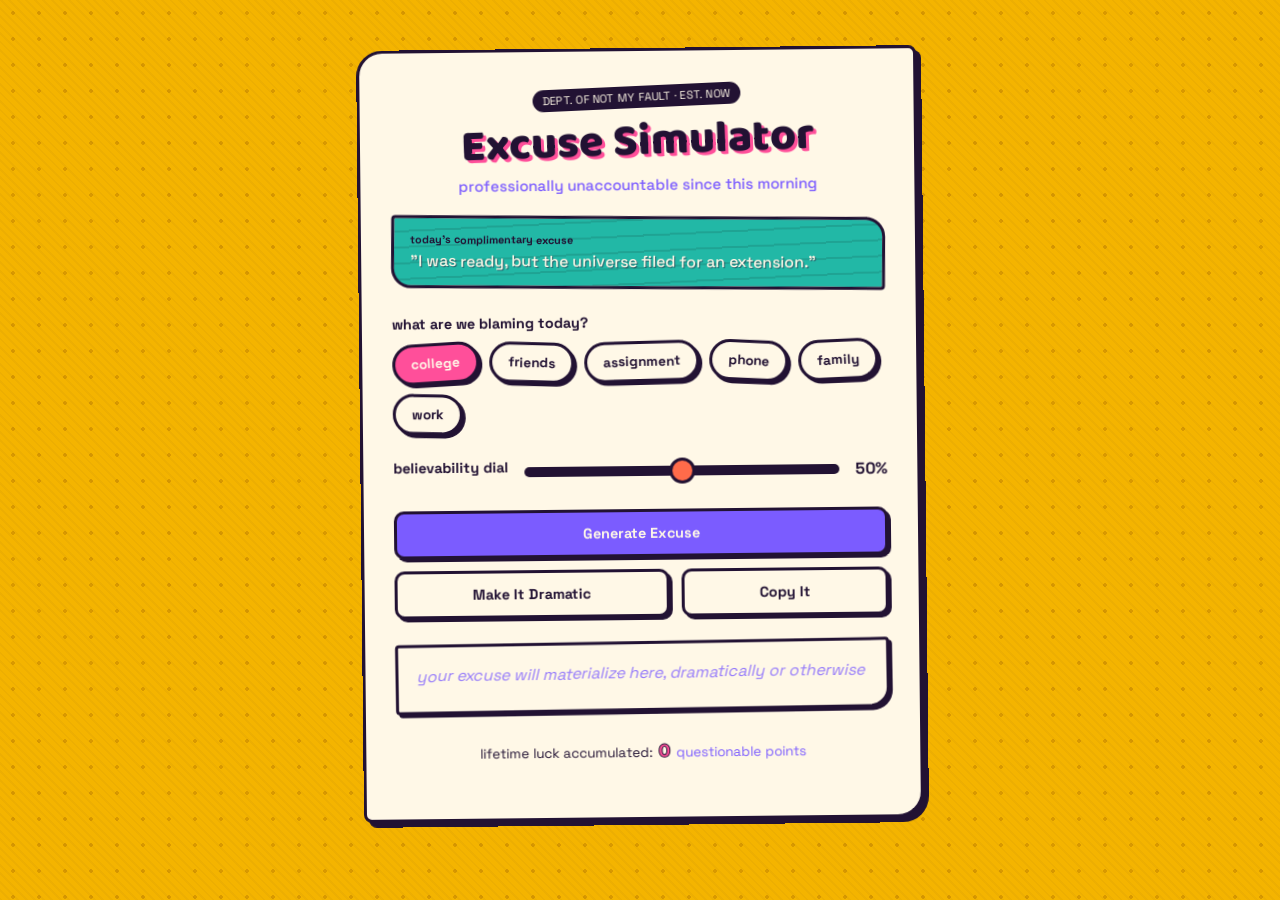
==== index.html @ ae5d2f89 "Add files via upload" ====
<!DOCTYPE html>
<html lang="en">
<head>
  <meta charset="UTF-8" />
  <meta name="viewport" content="width=device-width, initial-scale=1.0" />
  <title>Excuse Simulator — Official Department of Not My Fault</title>
  <link rel="preconnect" href="https://fonts.googleapis.com" />
  <link href="https://fonts.googleapis.com/css2?family=Baloo+2:wght@600;800&family=Space+Grotesk:wght@400;500;700&display=swap" rel="stylesheet" />
  <link rel="stylesheet" href="style.css" />
</head>
<body>

  <div class="noise-layer" aria-hidden="true"></div>

  <main class="ticket">

    <header class="ticket__head">
      <p class="stamp">DEPT. OF NOT MY FAULT · EST. NOW</p>
      <h1 class="wobble-title">Excuse Simulator</h1>
      <p class="subhead">professionally unaccountable since this morning</p>
    </header>

    <section class="daily" aria-label="Excuse of the day">
      <span class="daily__label">today's complimentary excuse</span>
      <p id="dailyExcuse" class="daily__text">loading a good one...</p>
    </section>

    <section class="situations" aria-label="Pick your emergency">
      <p class="section-label">what are we blaming today?</p>
      <div class="chip-row">
        <button type="button" class="chip chip--a selected" data-situation="college" onclick="selectSituation('college', event)">college</button>
        <button type="button" class="chip chip--b" data-situation="friends" onclick="selectSituation('friends', event)">friends</button>
        <button type="button" class="chip chip--c" data-situation="assignment" onclick="selectSituation('assignment', event)">assignment</button>
        <button type="button" class="chip chip--d" data-situation="phone" onclick="selectSituation('phone', event)">phone</button>
        <button type="button" class="chip chip--e" data-situation="family" onclick="selectSituation('family', event)">family</button>
        <button type="button" class="chip chip--f" data-situation="work" onclick="selectSituation('work', event)">work</button>
      </div>
    </section>

    <section class="dial" aria-label="Believability">
      <label for="believability" class="section-label">believability dial</label>
      <input type="range" id="believability" min="0" max="100" value="50" />
      <span id="percentage" class="dial__reading">50%</span>
    </section>

    <section class="buttons" aria-label="Actions">
      <button type="button" class="btn btn--primary" onclick="generateExcuse()">Generate Excuse</button>
      <button type="button" class="btn btn--ghost" onclick="makeDramatic()">Make It Dramatic</button>
      <button type="button" class="btn btn--ghost" onclick="copyExcuse()">Copy It</button>
    </section>

    <section id="result" class="result" aria-live="polite">
      <p class="result__placeholder">your excuse will materialize here, dramatically or otherwise</p>
    </section>

    <footer class="luck">
      <span>lifetime luck accumulated:</span>
      <strong id="luckScore">0</strong>
      <span class="luck__unit">questionable points</span>
    </footer>

  </main>

  <script src="script.js"></script>
</body>
</html>
---- style.css ----
/* ==========================================
   Excuse Simulator — style.css
   Tokens: mustard field, ink-purple text, hot-pink
   and teal stickers, cream paper card.
   ========================================== */

:root {
  --field: #f4b400;
  --field-dark: #d99900;
  --ink: #221233;
  --paper: #fff8e7;
  --pink: #ff4f9a;
  --teal: #22b8a6;
  --violet: #7b5cff;
  --coral: #ff6b4a;
  --border: 3px solid var(--ink);
  --shadow-hard: 5px 5px 0 var(--ink);
  --shadow-hard-sm: 3px 3px 0 var(--ink);
  font-size: 16px;
}

* {
  box-sizing: border-box;
}

body {
  margin: 0;
  min-height: 100vh;
  background: var(--field);
  background-image:
    radial-gradient(var(--field-dark) 2px, transparent 2px);
  background-size: 26px 26px;
  color: var(--ink);
  font-family: "Space Grotesk", system-ui, sans-serif;
  display: flex;
  justify-content: center;
  padding: 48px 20px 80px;
}

.noise-layer {
  position: fixed;
  inset: 0;
  pointer-events: none;
  background: repeating-linear-gradient(
    45deg,
    rgba(34, 18, 51, 0.03) 0px,
    rgba(34, 18, 51, 0.03) 2px,
    transparent 2px,
    transparent 6px
  );
}

/* ---------- The ticket / card ---------- */

.ticket {
  position: relative;
  width: 100%;
  max-width: 560px;
  background: var(--paper);
  border: var(--border);
  border-radius: 26px 8px 26px 8px;
  box-shadow: var(--shadow-hard);
  padding: 34px 30px 30px;
  transform: rotate(-0.6deg);
  animation: settle 0.6s ease-out;
}

@keyframes settle {
  0%   { transform: rotate(-6deg) scale(0.96); opacity: 0; }
  60%  { transform: rotate(1.2deg) scale(1.01); opacity: 1; }
  100% { transform: rotate(-0.6deg) scale(1); }
}

.ticket__head {
  text-align: center;
  margin-bottom: 22px;
}

.stamp {
  display: inline-block;
  font-size: 0.7rem;
  letter-spacing: 0.02em;
  color: var(--paper);
  background: var(--ink);
  padding: 4px 10px;
  border-radius: 999px;
  transform: rotate(-2deg);
  margin: 0 0 12px;
}

.wobble-title {
  font-family: "Baloo 2", cursive;
  font-weight: 800;
  font-size: clamp(2.1rem, 8vw, 2.8rem);
  margin: 0;
  line-height: 1;
  color: var(--ink);
  text-shadow: 3px 3px 0 var(--pink);
  transform: rotate(-1.5deg);
}

.subhead {
  margin: 10px 0 0;
  font-size: 0.95rem;
  color: var(--violet);
  font-weight: 500;
}

/* ---------- Daily excuse ---------- */

.daily {
  background: repeating-linear-gradient(
    -3deg,
    var(--teal) 0 14px,
    #1fa393 14px 16px
  );
  border: var(--border);
  border-radius: 4px 20px 4px 20px;
  padding: 14px 16px;
  margin-bottom: 24px;
  transform: rotate(0.8deg);
}

.daily__label {
  display: block;
  font-size: 0.68rem;
  font-weight: 700;
  color: var(--ink);
  margin-bottom: 4px;
}

.daily__text {
  margin: 0;
  font-weight: 500;
  color: var(--paper);
  text-shadow: 1px 1px 0 rgba(34, 18, 51, 0.5);
}

/* ---------- Section labels ---------- */

.section-label {
  display: block;
  font-weight: 700;
  font-size: 0.9rem;
  margin: 0 0 10px;
  color: var(--ink);
}

section + section {
  margin-top: 24px;
}

/* ---------- Situation chips ---------- */

.chip-row {
  display: flex;
  flex-wrap: wrap;
  gap: 10px;
}

.chip {
  font-family: inherit;
  font-weight: 700;
  font-size: 0.85rem;
  padding: 9px 16px;
  border: var(--border);
  border-radius: 999px;
  background: var(--paper);
  color: var(--ink);
  cursor: pointer;
  box-shadow: var(--shadow-hard-sm);
  transform: rotate(var(--tilt, -2deg));
  transition: transform 0.15s ease, background 0.15s ease;
}

.chip--a { --tilt: -3deg; }
.chip--b { --tilt: 2deg; }
.chip--c { --tilt: -1deg; }
.chip--d { --tilt: 3deg; }
.chip--e { --tilt: -2deg; }
.chip--f { --tilt: 1.5deg; }

.chip:hover {
  transform: rotate(0deg) translateY(-2px);
}

.chip:active {
  transform: translate(3px, 3px) rotate(0deg);
  box-shadow: 0 0 0 var(--ink);
}

.chip.selected {
  background: var(--pink);
  color: var(--paper);
}

/* ---------- Believability dial ---------- */

.dial {
  display: flex;
  align-items: center;
  gap: 14px;
}

.dial input[type="range"] {
  flex: 1;
  appearance: none;
  height: 10px;
  border-radius: 999px;
  background: var(--ink);
  outline: none;
}

.dial input[type="range"]::-webkit-slider-thumb {
  appearance: none;
  width: 26px;
  height: 26px;
  border-radius: 50%;
  background: var(--coral);
  border: var(--border);
  cursor: pointer;
}

.dial input[type="range"]::-moz-range-thumb {
  width: 26px;
  height: 26px;
  border-radius: 50%;
  background: var(--coral);
  border: var(--border);
  cursor: pointer;
}

.dial__reading {
  font-weight: 700;
  min-width: 3ch;
  text-align: right;
}

/* ---------- Action buttons ---------- */

.buttons {
  display: flex;
  flex-wrap: wrap;
  gap: 12px;
}

.btn {
  font-family: inherit;
  font-weight: 700;
  font-size: 0.9rem;
  padding: 12px 18px;
  border: var(--border);
  border-radius: 10px;
  cursor: pointer;
  box-shadow: var(--shadow-hard-sm);
  transition: transform 0.12s ease, box-shadow 0.12s ease;
}

.btn--primary {
  background: var(--violet);
  color: var(--paper);
  flex: 1 1 100%;
}

.btn--ghost {
  background: var(--paper);
  color: var(--ink);
  flex: 1 1 auto;
}

.btn:active {
  transform: translate(3px, 3px);
  box-shadow: 0 0 0 var(--ink);
}

/* ---------- Result ---------- */

.result {
  background: var(--paper);
  border: var(--border);
  border-radius: 4px 4px 20px 4px;
  padding: 18px 18px 14px;
  min-height: 70px;
  box-shadow: var(--shadow-hard-sm);
  transform: rotate(-0.4deg);
}

.result__placeholder {
  margin: 0;
  color: var(--violet);
  font-style: italic;
  opacity: 0.8;
}

.result h3 {
  margin: 0 0 8px;
  font-family: "Baloo 2", cursive;
  font-size: 1.2rem;
  color: var(--coral);
}

.result .excuse-text {
  font-weight: 500;
  font-size: 1.05rem;
}

/* ---------- Luck footer ---------- */

.luck {
  margin-top: 24px;
  display: flex;
  align-items: baseline;
  justify-content: center;
  gap: 6px;
  font-size: 0.85rem;
  color: var(--ink);
}

.luck strong {
  font-family: "Baloo 2", cursive;
  font-size: 1.3rem;
  color: var(--pink);
  -webkit-text-stroke: 1px var(--ink);
}

.luck__unit {
  color: var(--violet);
}

/* ---------- Accessibility & small screens ---------- */

button:focus-visible,
input:focus-visible {
  outline: 3px solid var(--violet);
  outline-offset: 2px;
}

@media (prefers-reduced-motion: reduce) {
  .ticket {
    animation: none;
  }
}

@media (max-width: 420px) {
  .ticket {
    padding: 26px 18px 24px;
  }
  .btn--ghost {
    flex: 1 1 100%;
  }
}
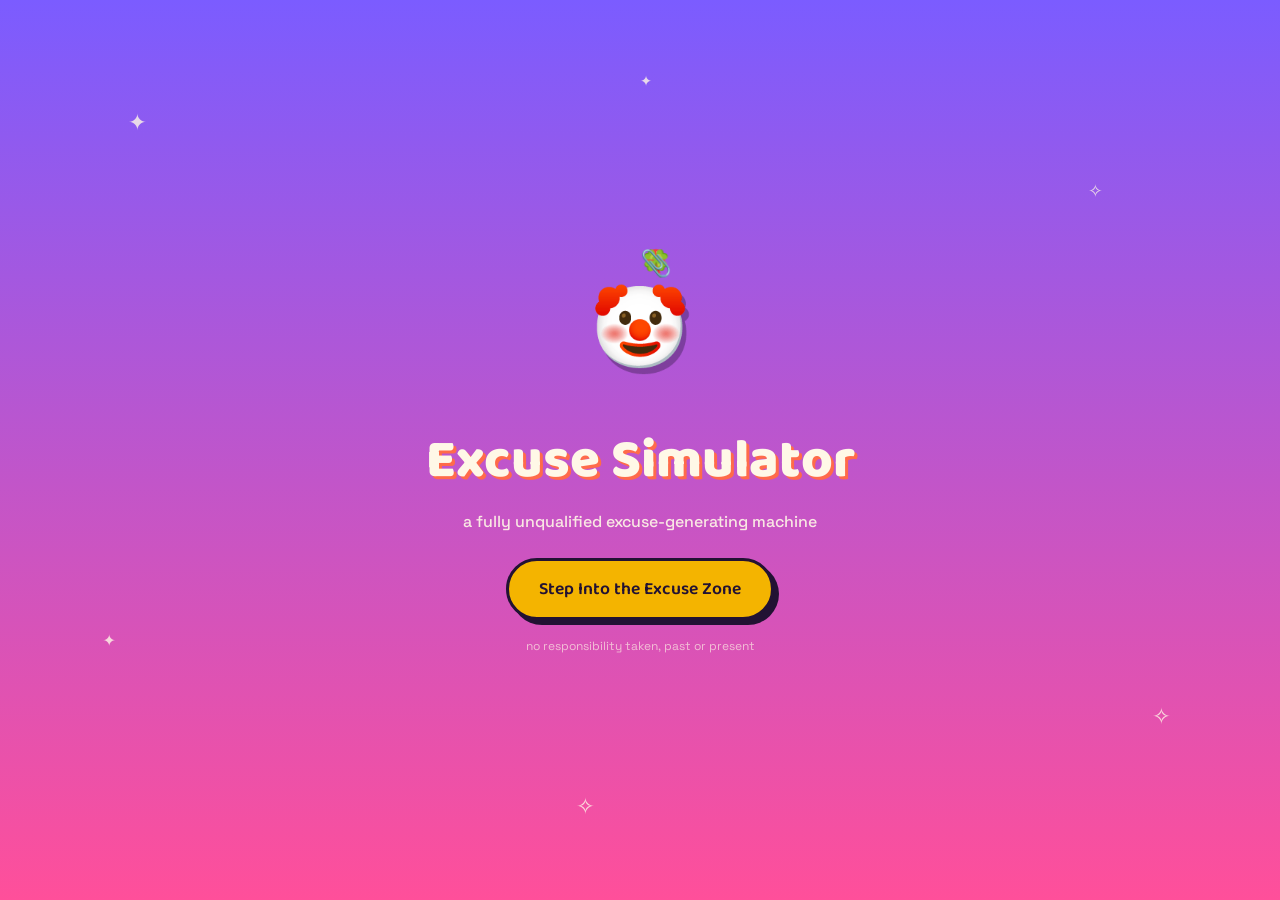
==== commit 56a9c832: "Add files via upload" ====
--- a/index.html
+++ b/index.html
@@ -3,64 +3,51 @@
 <head>
   <meta charset="UTF-8" />
   <meta name="viewport" content="width=device-width, initial-scale=1.0" />
-  <title>Excuse Simulator — Official Department of Not My Fault</title>
+  <title>Excuse Simulator — Step Right Up</title>
   <link rel="preconnect" href="https://fonts.googleapis.com" />
   <link href="https://fonts.googleapis.com/css2?family=Baloo+2:wght@600;800&family=Space+Grotesk:wght@400;500;700&display=swap" rel="stylesheet" />
-  <link rel="stylesheet" href="style.css" />
+  <link rel="stylesheet" href="intro.css" />
 </head>
 <body>
 
-  <div class="noise-layer" aria-hidden="true"></div>
+  <div class="sky">
 
-  <main class="ticket">
+    <!-- twinkling stars -->
+    <span class="star star--1" aria-hidden="true">✦</span>
+    <span class="star star--2" aria-hidden="true">✧</span>
+    <span class="star star--3" aria-hidden="true">✦</span>
+    <span class="star star--4" aria-hidden="true">✧</span>
+    <span class="star star--5" aria-hidden="true">✦</span>
+    <span class="star star--6" aria-hidden="true">✧</span>
 
-    <header class="ticket__head">
-      <p class="stamp">DEPT. OF NOT MY FAULT · EST. NOW</p>
-      <h1 class="wobble-title">Excuse Simulator</h1>
-      <p class="subhead">professionally unaccountable since this morning</p>
-    </header>
+    <!-- floating excuse bubbles -->
+    <div class="bubble-field" aria-hidden="true">
+      <span class="bubble b1">"a goat blocked the hallway"</span>
+      <span class="bubble b2">"my reflection didn't show up"</span>
+      <span class="bubble b3">"the Wi-Fi router challenged me to a duel"</span>
+      <span class="bubble b4">"my chair filed a complaint"</span>
+      <span class="bubble b5">"a raccoon logged into my laptop"</span>
+      <span class="bubble b6">"my socks started an argument"</span>
+    </div>
 
-    <section class="daily" aria-label="Excuse of the day">
-      <span class="daily__label">today's complimentary excuse</span>
-      <p id="dailyExcuse" class="daily__text">loading a good one...</p>
-    </section>
+    <main class="stage">
+      <div class="mascot-orbit" aria-hidden="true">
+        <span class="orbit-item o1">🎈</span>
+        <span class="orbit-item o2">🍀</span>
+        <span class="orbit-item o3">📎</span>
+        <span class="mascot">🤡</span>
+      </div>
 
-    <section class="situations" aria-label="Pick your emergency">
-      <p class="section-label">what are we blaming today?</p>
-      <div class="chip-row">
-        <button type="button" class="chip chip--a selected" data-situation="college" onclick="selectSituation('college', event)">college</button>
-        <button type="button" class="chip chip--b" data-situation="friends" onclick="selectSituation('friends', event)">friends</button>
-        <button type="button" class="chip chip--c" data-situation="assignment" onclick="selectSituation('assignment', event)">assignment</button>
-        <button type="button" class="chip chip--d" data-situation="phone" onclick="selectSituation('phone', event)">phone</button>
-        <button type="button" class="chip chip--e" data-situation="family" onclick="selectSituation('family', event)">family</button>
-        <button type="button" class="chip chip--f" data-situation="work" onclick="selectSituation('work', event)">work</button>
-      </div>
-    </section>
+      <h1 class="intro-title">Excuse Simulator</h1>
+      <p class="intro-tagline">a fully unqualified excuse-generating machine</p>
 
-    <section class="dial" aria-label="Believability">
-      <label for="believability" class="section-label">believability dial</label>
-      <input type="range" id="believability" min="0" max="100" value="50" />
-      <span id="percentage" class="dial__reading">50%</span>
-    </section>
+      <a href="intro.html" class="enter-btn">Step Into the Excuse Zone</a>
 
-    <section class="buttons" aria-label="Actions">
-      <button type="button" class="btn btn--primary" onclick="generateExcuse()">Generate Excuse</button>
-      <button type="button" class="btn btn--ghost" onclick="makeDramatic()">Make It Dramatic</button>
-      <button type="button" class="btn btn--ghost" onclick="copyExcuse()">Copy It</button>
-    </section>
+      <p class="intro-footnote">no responsibility taken, past or present</p>
+    </main>
 
-    <section id="result" class="result" aria-live="polite">
-      <p class="result__placeholder">your excuse will materialize here, dramatically or otherwise</p>
-    </section>
+  </div>
 
-    <footer class="luck">
-      <span>lifetime luck accumulated:</span>
-      <strong id="luckScore">0</strong>
-      <span class="luck__unit">questionable points</span>
-    </footer>
-
-  </main>
-
-  <script src="script.js"></script>
+  <script src="intro.js"></script>
 </body>
 </html>
--- a/intro.css
+++ b/intro.css
@@ -0,0 +1,224 @@
+/* ==========================================
+   Excuse Simulator — intro.css
+   Same family as style.css, tuned cuter:
+   soft violet sky, floating bubbles, bobbing mascot.
+   ========================================== */
+
+:root {
+  --sky-top: #7b5cff;
+  --sky-bottom: #ff4f9a;
+  --ink: #221233;
+  --paper: #fff8e7;
+  --teal: #22b8a6;
+  --coral: #ff6b4a;
+  --gold: #f4b400;
+}
+
+* {
+  box-sizing: border-box;
+}
+
+body {
+  margin: 0;
+  font-family: "Space Grotesk", system-ui, sans-serif;
+  color: var(--paper);
+}
+
+.sky {
+  position: relative;
+  min-height: 100vh;
+  overflow: hidden;
+  display: flex;
+  align-items: center;
+  justify-content: center;
+  background: linear-gradient(180deg, var(--sky-top) 0%, var(--sky-bottom) 100%);
+}
+
+/* ---------- Stars ---------- */
+
+.star {
+  position: absolute;
+  color: var(--paper);
+  opacity: 0.8;
+  animation: twinkle 2.6s ease-in-out infinite;
+  font-size: 1.4rem;
+  pointer-events: none;
+}
+
+.star--1 { top: 12%; left: 10%; animation-delay: 0s; }
+.star--2 { top: 20%; left: 85%; animation-delay: 0.4s; font-size: 1.1rem; }
+.star--3 { top: 70%; left: 8%;  animation-delay: 0.8s; font-size: 1rem; }
+.star--4 { top: 78%; left: 90%; animation-delay: 1.2s; }
+.star--5 { top: 8%;  left: 50%; animation-delay: 1.6s; font-size: 0.9rem; }
+.star--6 { top: 88%; left: 45%; animation-delay: 2s; }
+
+@keyframes twinkle {
+  0%, 100% { opacity: 0.25; transform: scale(0.85); }
+  50%      { opacity: 0.95; transform: scale(1.15); }
+}
+
+/* ---------- Floating excuse bubbles ---------- */
+
+.bubble-field {
+  position: absolute;
+  inset: 0;
+  pointer-events: none;
+}
+
+.bubble {
+  position: absolute;
+  bottom: -10%;
+  font-size: 0.78rem;
+  font-weight: 500;
+  color: var(--ink);
+  background: var(--paper);
+  border: 2px solid var(--ink);
+  border-radius: 999px;
+  padding: 6px 14px;
+  white-space: nowrap;
+  box-shadow: 3px 3px 0 rgba(34, 18, 51, 0.4);
+  opacity: 0;
+  animation: floatUp 14s linear infinite;
+}
+
+.b1 { left: 6%;  animation-delay: 0s;  }
+.b2 { left: 60%; animation-delay: 2s;  }
+.b3 { left: 20%; animation-delay: 4s;  }
+.b4 { left: 75%; animation-delay: 6.5s; }
+.b5 { left: 40%; animation-delay: 9s;  }
+.b6 { left: 85%; animation-delay: 11.5s; }
+
+@keyframes floatUp {
+  0%   { transform: translateY(0) translateX(0) rotate(-3deg); opacity: 0; }
+  8%   { opacity: 0.9; }
+  50%  { transform: translateY(-55vh) translateX(18px) rotate(2deg); }
+  92%  { opacity: 0.9; }
+  100% { transform: translateY(-105vh) translateX(-12px) rotate(-2deg); opacity: 0; }
+}
+
+/* ---------- Stage / mascot ---------- */
+
+.stage {
+  position: relative;
+  z-index: 2;
+  text-align: center;
+  padding: 20px;
+}
+
+.mascot-orbit {
+  position: relative;
+  width: 160px;
+  height: 160px;
+  margin: 0 auto 8px;
+}
+
+.mascot {
+  position: absolute;
+  inset: 0;
+  display: flex;
+  align-items: center;
+  justify-content: center;
+  font-size: 5rem;
+  animation: bob 2.4s ease-in-out infinite;
+  filter: drop-shadow(4px 6px 0 rgba(34, 18, 51, 0.35));
+}
+
+@keyframes bob {
+  0%, 100% { transform: translateY(0) rotate(-4deg); }
+  50%      { transform: translateY(-14px) rotate(4deg); }
+}
+
+.orbit-item {
+  position: absolute;
+  font-size: 1.6rem;
+  animation: orbit 7s linear infinite;
+  transform-origin: 80px 80px;
+}
+
+.o1 { animation-delay: 0s; }
+.o2 { animation-delay: -2.3s; }
+.o3 { animation-delay: -4.6s; }
+
+@keyframes orbit {
+  from { transform: rotate(0deg) translateX(78px) rotate(0deg); }
+  to   { transform: rotate(360deg) translateX(78px) rotate(-360deg); }
+}
+
+/* ---------- Text ---------- */
+
+.intro-title {
+  font-family: "Baloo 2", cursive;
+  font-weight: 800;
+  font-size: clamp(2.4rem, 9vw, 3.4rem);
+  margin: 10px 0 6px;
+  text-shadow: 3px 3px 0 var(--coral);
+}
+
+.intro-tagline {
+  margin: 0 0 26px;
+  font-weight: 500;
+  color: var(--paper);
+  opacity: 0.9;
+}
+
+/* ---------- Enter button ---------- */
+
+.enter-btn {
+  display: inline-block;
+  font-family: "Baloo 2", cursive;
+  font-weight: 600;
+  font-size: 1.1rem;
+  color: var(--ink);
+  background: var(--gold);
+  border: 3px solid var(--ink);
+  border-radius: 999px;
+  padding: 14px 30px;
+  text-decoration: none;
+  box-shadow: 5px 5px 0 var(--ink);
+  transition: transform 0.15s ease, box-shadow 0.15s ease;
+}
+
+.enter-btn:hover {
+  transform: translateY(-3px);
+}
+
+.enter-btn:active {
+  transform: translate(3px, 3px);
+  box-shadow: 0 0 0 var(--ink);
+}
+
+.enter-btn:focus-visible {
+  outline: 3px solid var(--paper);
+  outline-offset: 3px;
+}
+
+.intro-footnote {
+  margin: 18px 0 0;
+  font-size: 0.75rem;
+  color: var(--paper);
+  opacity: 0.65;
+}
+
+/* ---------- Accessibility ---------- */
+
+@media (prefers-reduced-motion: reduce) {
+  .star, .bubble, .mascot, .orbit-item {
+    animation: none;
+  }
+  .bubble {
+    display: none;
+  }
+}
+
+@media (max-width: 420px) {
+  .mascot-orbit {
+    width: 130px;
+    height: 130px;
+  }
+  .orbit-item {
+    transform-origin: 65px 65px;
+  }
+  .bubble {
+    font-size: 0.7rem;
+  }
+}
